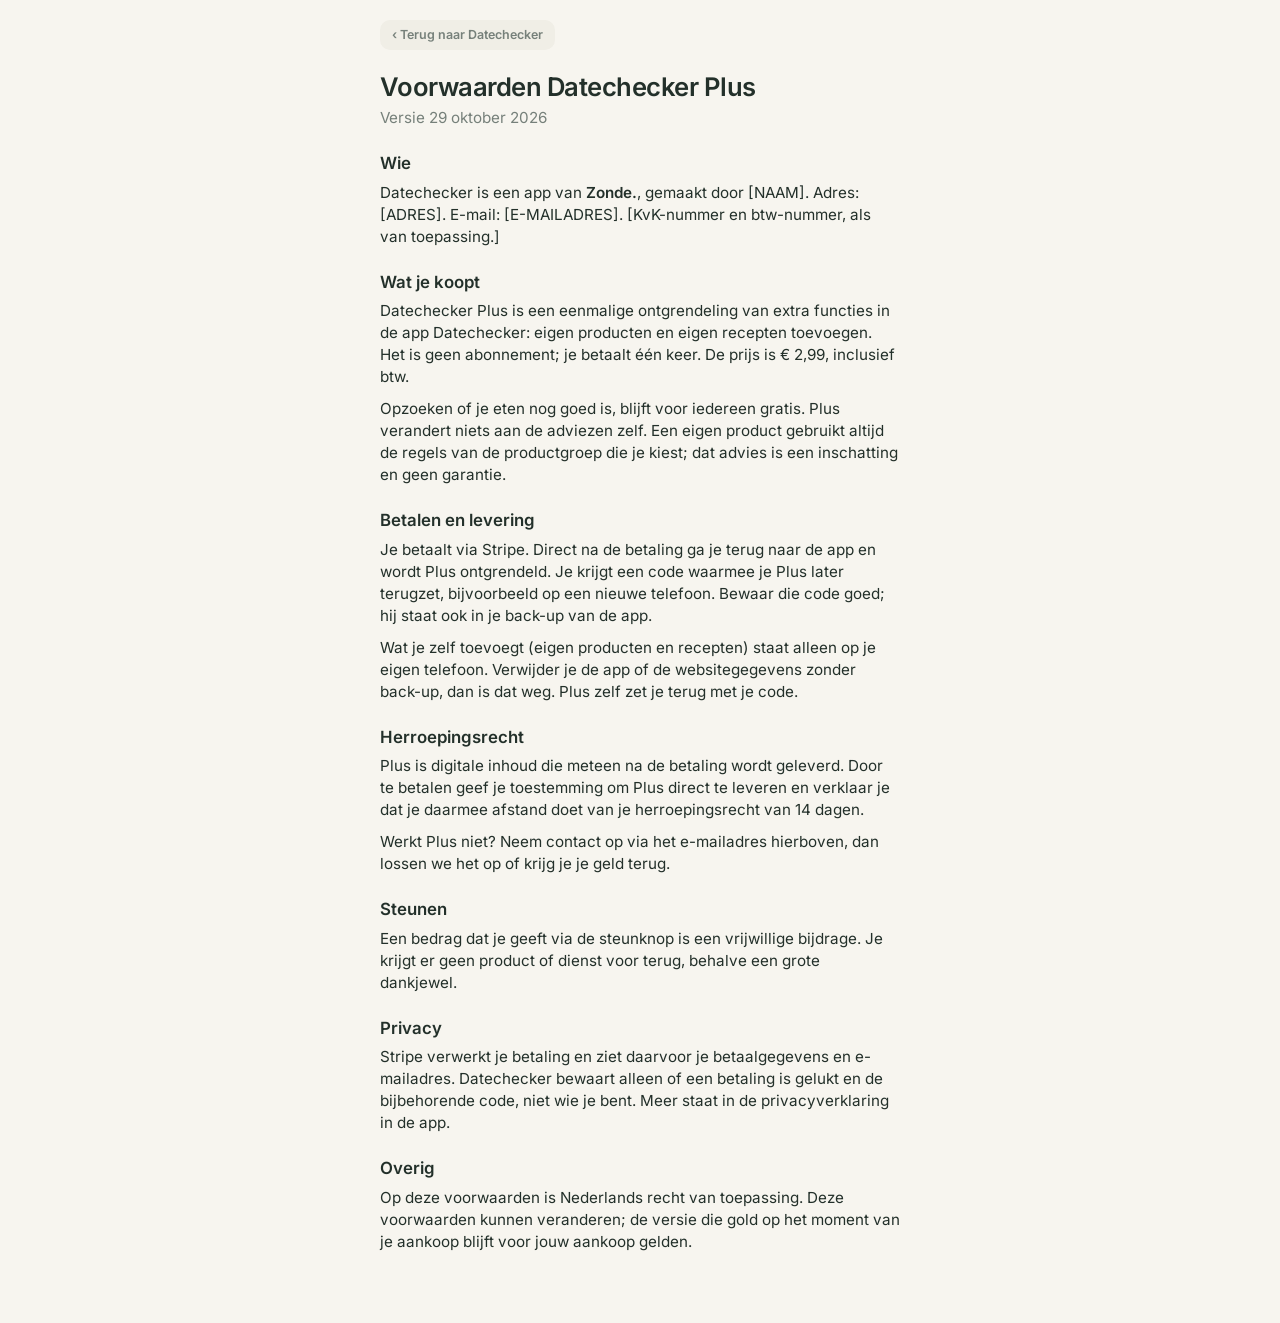
==== voorwaarden.html @ 13976bba "Datechecker Plus (eigen producten en recepten) en steunknop via Stripe; controle bij de teller (/plu" ====
<!doctype html>
<html lang="nl">
<head>
<meta charset="utf-8">
<meta name="viewport" content="width=device-width, initial-scale=1, viewport-fit=cover">
<meta name="theme-color" content="#f7f5ef">
<title>Voorwaarden · Datechecker Plus</title>
<link rel="icon" href="icons/icon-192.png">
<link rel="stylesheet" href="css/fonts.css">
<link rel="stylesheet" href="css/app.css">
</head>
<body class="los-document">
<main class="voorwaarden">
  <a class="pill-link" href="./">‹ Terug naar Datechecker</a>
  <h1 class="sheet-title">Voorwaarden Datechecker Plus</h1>
  <p class="muted small">Versie 29 oktober 2026</p>

  <h2>Wie</h2>
  <!-- IN TE VULLEN door de maker: volledige naam, (zakelijk) adres en e-mailadres zijn wettelijk verplicht bij verkoop op afstand. -->
  <p>Datechecker is een app van <b>Zonde.</b>, gemaakt door [NAAM]. Adres: [ADRES]. E-mail: [E-MAILADRES]. [KvK-nummer en btw-nummer, als van toepassing.]</p>

  <h2>Wat je koopt</h2>
  <p>Datechecker Plus is een eenmalige ontgrendeling van extra functies in de app Datechecker: eigen producten en eigen recepten toevoegen. Het is geen abonnement; je betaalt één keer. De prijs is € 2,99, inclusief btw.</p>
  <p>Opzoeken of je eten nog goed is, blijft voor iedereen gratis. Plus verandert niets aan de adviezen zelf. Een eigen product gebruikt altijd de regels van de productgroep die je kiest; dat advies is een inschatting en geen garantie.</p>

  <h2>Betalen en levering</h2>
  <p>Je betaalt via Stripe. Direct na de betaling ga je terug naar de app en wordt Plus ontgrendeld. Je krijgt een code waarmee je Plus later terugzet, bijvoorbeeld op een nieuwe telefoon. Bewaar die code goed; hij staat ook in je back-up van de app.</p>
  <p>Wat je zelf toevoegt (eigen producten en recepten) staat alleen op je eigen telefoon. Verwijder je de app of de websitegegevens zonder back-up, dan is dat weg. Plus zelf zet je terug met je code.</p>

  <h2>Herroepingsrecht</h2>
  <p>Plus is digitale inhoud die meteen na de betaling wordt geleverd. Door te betalen geef je toestemming om Plus direct te leveren en verklaar je dat je daarmee afstand doet van je herroepingsrecht van 14 dagen.</p>
  <p>Werkt Plus niet? Neem contact op via het e-mailadres hierboven, dan lossen we het op of krijg je je geld terug.</p>

  <h2>Steunen</h2>
  <p>Een bedrag dat je geeft via de steunknop is een vrijwillige bijdrage. Je krijgt er geen product of dienst voor terug, behalve een grote dankjewel.</p>

  <h2>Privacy</h2>
  <p>Stripe verwerkt je betaling en ziet daarvoor je betaalgegevens en e-mailadres. Datechecker bewaart alleen of een betaling is gelukt en de bijbehorende code, niet wie je bent. Meer staat in de privacyverklaring in de app.</p>

  <h2>Overig</h2>
  <p>Op deze voorwaarden is Nederlands recht van toepassing. Deze voorwaarden kunnen veranderen; de versie die gold op het moment van je aankoop blijft voor jouw aankoop gelden.</p>
</main>
</body>
</html>
---- css/fonts.css ----
/* Lettertypes in de app zelf (SIL Open Font License), zodat de app offline werkt en Google niet meekijkt. Alleen de latin-tekens. */
@font-face {
  font-family: 'DM Serif Display';
  font-style: normal;
  font-weight: 400;
  font-display: swap;
  src: url(../fonts/DMSerifDisplay.woff2) format('woff2');
}
@font-face {
  font-family: 'Inter';
  font-style: normal;
  font-weight: 400 600;
  font-display: swap;
  src: url(../fonts/Inter.woff2) format('woff2');
}
---- css/app.css ----
/* Datechecker, een app van Zonde.
   Vrolijk en zacht: pastelkaarten, platte iconen, ronde vormen en een groene onderbalk.
   Knipoog naar de serie: het geruite tafelkleed (achter het icoon op de productpagina) en de supermarktstickers. */
:root {
  --bg: #f7f5ef;
  --card: #ffffff;
  --ink: #23302a;
  --muted: #76807a;
  --line: #e9e6dc;
  --soft: #f0eee6;
  --green: #7cb87e;
  --green-dark: #4a7f4d;
  --green-soft: #e3f1df;
  --tomato: #d9503f;
  --tomato-soft: #fde0da;
  --mustard: #e9ad35;
  --mustard-soft: #fdf0cc;
  --danger: #b8432f;
  --round: ui-rounded, "SF Pro Rounded", "Nunito", Inter, system-ui, -apple-system, "Segoe UI", sans-serif;
  --sans: Inter, system-ui, -apple-system, "Segoe UI", Roboto, sans-serif;
  --radius: 22px;
  --shadow: 0 6px 20px rgba(35, 48, 42, .07);
  --tabbar-h: 64px;
  --safe-b: env(safe-area-inset-bottom, 0px);
}

* { box-sizing: border-box; -webkit-tap-highlight-color: transparent; }
html { background: var(--bg); }
body {
  margin: 0 auto;
  max-width: 560px;
  min-height: 100vh;
  font-family: var(--round);
  font-size: 15px;
  line-height: 1.45;
  background: var(--bg);
  color: var(--ink);
  padding-bottom: calc(var(--tabbar-h) + var(--safe-b) + 40px);
}
button { font: inherit; color: inherit; }
h1, h2, h3 { margin: 0; font-weight: 700; }
h2 { font-size: 1.15rem; }
.hidden { display: none !important; }
.muted { color: var(--muted); }
.small { font-size: .85rem; }
.row { display: flex; gap: 8px; }
.row > .btn { flex: 1; }

/* ---------- Kop ---------- */
.topbar {
  position: relative;
  background: var(--bg);
  padding: calc(env(safe-area-inset-top, 0px) + 12px) 20px 12px;
}
.brand-row { display: flex; align-items: center; gap: 8px; }
.brand-icon { width: 26px; height: 26px; border-radius: 8px; }
.brand { font-weight: 800; font-size: .95rem; letter-spacing: -.01em; }
.zonde { margin-left: auto; font-size: .72rem; color: var(--muted); }
.topbar h1 { font-size: 1.85rem; line-height: 1.12; letter-spacing: -.02em; margin-top: 14px; font-weight: 800; }
.topbar h1 em { font-style: normal; color: var(--tomato); }
main { padding: 0 20px; }

/* ---------- Onderbalk: zwevende groene pil ---------- */
.tabbar {
  position: fixed; z-index: 20;
  left: 16px; right: 16px; bottom: calc(var(--safe-b) + 12px);
  max-width: 528px; margin: 0 auto;
  height: var(--tabbar-h); padding: 8px;
  display: flex; gap: 6px; align-items: center;
  background: var(--green); border-radius: 26px;
  box-shadow: 0 10px 28px rgba(74, 127, 77, .35);
}
.tabbar button {
  flex: 1; height: 100%; border: 0; border-radius: 19px; background: none; cursor: pointer;
  display: flex; align-items: center; justify-content: center; gap: 8px;
  color: #fff; font-weight: 700; font-size: .85rem;
  transition: background-color .2s, color .2s, flex-grow .25s;
}
.tabbar svg { width: 22px; height: 22px; flex: none; }
.tabbar button span { display: none; white-space: nowrap; }
.tabbar button.on { flex: 1.8; background: #fff; color: var(--green-dark); }
.tabbar button.on span { display: inline; }

.warning {
  margin: 0 20px 12px; padding: 10px 12px; border-radius: 14px;
  background: var(--mustard-soft); color: #6b4310; font-size: .9rem;
}

/* ---------- Knoppen en chips ---------- */
.btn {
  display: block; width: 100%;
  min-height: 50px; padding: 12px 18px;
  border: 0; border-radius: 18px;
  background: var(--soft); cursor: pointer; font-weight: 700;
}
.btn.primary { background: var(--green-dark); color: #fff; }
.btn.danger { color: var(--danger); }
.btn.ghost { background: transparent; color: var(--muted); }
.btn.small { width: auto; min-height: 36px; padding: 6px 14px; font-size: .85rem; }
.btn:disabled { opacity: .35; cursor: default; }
.link { border: 0; background: none; padding: 6px 0; cursor: pointer; font-size: .85rem; text-decoration: underline; text-underline-offset: 3px; }

.chips { display: flex; flex-wrap: wrap; gap: 8px; }
.chip {
  flex: none;
  min-height: 40px; padding: 8px 16px;
  border: 0; border-radius: 14px;
  background: var(--soft); cursor: pointer; font-size: .9rem; font-weight: 600; white-space: nowrap;
}
.chip.on { background: var(--green-dark); color: #fff; }
.chip.warn.on { background: var(--tomato); color: #fff; }

.label { font-size: .8rem; font-weight: 700; color: var(--muted); margin: 22px 0 10px; }
.label .muted { font-weight: 500; }

.btn, .chip, .product-card, .cat-tile, .recent-card, .info-banner { transition: transform .12s ease, background-color .15s, color .15s; }
.btn:active, .chip:active, .product-card:active, .cat-tile:active, .recent-card:active, .info-banner:active { transform: scale(.97); }

.empty { text-align: center; padding: 30px 10px; }
.empty h2 { margin-bottom: 6px; }
.empty p { margin: 0 0 20px; }
.empty-icon { width: 84px; height: 84px; }

/* ---------- Supermarktsticker ---------- */
.sticker {
  display: inline-flex; align-items: center;
  padding: 3px 9px; border-radius: 8px;
  font-family: var(--sans); font-size: .68rem; font-weight: 700; letter-spacing: .1em;
  color: #fff; background: var(--ink);
  box-shadow: 0 2px 6px rgba(35, 48, 42, .15);
  transform: rotate(-3deg);
}
.sticker.tht { background: var(--mustard); color: #3a2a08; }
.sticker.tgt { background: var(--tomato); }
.sticker.kies { background: linear-gradient(90deg, var(--mustard) 50%, var(--tomato) 50%); color: #fff; text-shadow: 0 1px 1px rgba(0,0,0,.25); }
.sticker.zelf { background: var(--green-dark); }
.sticker.los { background: #5f9a49; color: #fff; }

/* ---------- Zoeken ---------- */
.search-wrap {
  display: flex; align-items: center; gap: 10px;
  padding: 0 16px; min-height: 54px; margin-top: 4px;
  background: var(--card); border-radius: 18px; box-shadow: var(--shadow);
  color: var(--muted);
}
.search-wrap svg { width: 20px; height: 20px; flex: none; }
.search {
  flex: 1; min-width: 0; height: 54px; border: 0; outline: 0; background: none;
  font: inherit; font-size: 16px; color: var(--ink); /* 16px: geen inzoomen op iPhone */
}
.search::placeholder { color: var(--muted); }
input[type=search]::-webkit-search-decoration { -webkit-appearance: none; }
#search-results { margin-top: 18px; }

.section-head { display: flex; align-items: center; justify-content: space-between; margin: 26px 0 12px; }
.section-head h2 { font-size: 1.1rem; }
.pill-link { border: 0; border-radius: 10px; padding: 6px 12px; background: var(--soft); font-size: .78rem; font-weight: 700; color: var(--muted); cursor: pointer; }

/* Banner bovenaan */
.info-banner {
  display: flex; align-items: center; justify-content: space-between; gap: 12px;
  width: 100%; padding: 18px; border: 0; border-radius: var(--radius); cursor: pointer; text-align: left;
  background: linear-gradient(135deg, #dcefd6, #c6e3c0);
  position: relative; overflow: hidden;
}
.info-text { display: flex; flex-direction: column; gap: 2px; }
.info-text b { font-size: 1.35rem; font-weight: 800; letter-spacing: -.01em; }
.info-text span { font-size: .88rem; color: #3f5a42; }
.info-text .info-link { margin-top: 10px; align-self: flex-start; padding: 6px 12px; border-radius: 10px; background: var(--green-dark); color: #fff; font-weight: 700; font-size: .8rem; }
.info-stickers { display: flex; flex-direction: column; gap: 10px; align-items: center; padding-right: 6px; }
.info-stickers .sticker { font-size: .95rem; padding: 6px 12px; }
.info-stickers .sticker.tgt { transform: rotate(6deg); }

/* Categorie-tegels */
.cat-row { display: flex; gap: 10px; overflow-x: auto; margin: 0 -20px; padding: 0 20px 4px; scrollbar-width: none; }
.cat-row::-webkit-scrollbar { display: none; }
.cat-row .cat-tile { flex: none; width: 78px; }
.cat-tile {
  display: flex; flex-direction: column; align-items: center; gap: 6px;
  border: 0; background: none; padding: 0; cursor: pointer; font-size: .8rem; font-weight: 600; color: var(--muted);
}
.cat-icon {
  width: 100%; aspect-ratio: 1; border-radius: 20px; background: var(--kleur);
  display: flex; align-items: center; justify-content: center;
  outline: 2.5px solid transparent; outline-offset: -2.5px; transition: outline-color .15s;
}
.cat-icon svg { width: 76%; height: 76%; }
.cat-tile.on { color: var(--ink); }
.cat-tile.on .cat-icon { outline-color: var(--green-dark); }

/* Onlangs opgezocht: horizontaal scrollen */
.recent-row { display: flex; gap: 10px; overflow-x: auto; margin: 0 -20px; padding: 2px 20px 6px; scrollbar-width: none; }
.recent-row::-webkit-scrollbar { display: none; }
.recent-card {
  flex: none; display: flex; align-items: center; gap: 8px;
  padding: 8px 14px 8px 8px; border: 0; border-radius: 16px; cursor: pointer;
  background: var(--card); box-shadow: var(--shadow); font-weight: 700; font-size: .9rem;
}
.recent-card svg { width: 36px; height: 36px; padding: 4px; border-radius: 11px; background: var(--kleur); }

/* Productkaarten: twee kolommen */
.product-grid { display: grid; grid-template-columns: 1fr 1fr; gap: 12px; align-items: start; }
.grid-col { display: flex; flex-direction: column; gap: 12px; }
.grid-col:nth-child(2) { margin-top: 44px; }
/* Net niet even hoog, voor het speelse om-en-om-effect */
.grid-col:nth-child(1) .product-card:nth-child(even), .grid-col:nth-child(2) .product-card:nth-child(odd) { min-height: 188px; }
.product-card {
  position: relative; display: flex; flex-direction: column; align-items: flex-start;
  min-height: 168px; padding: 14px; border: 0; border-radius: var(--radius); cursor: pointer; text-align: left;
  background: var(--kleur);
}
.card-icon { width: 92px; height: 92px; margin: 0 0 auto -6px; }
.product-card .sticker { position: absolute; top: 14px; right: 12px; }
.product-name { font-size: 1.1rem; font-weight: 800; line-height: 1.15; margin-top: 12px; }
.product-sub { font-size: .8rem; color: var(--muted); line-height: 1.25; margin-top: 2px; }

/* ---------- Productpagina ---------- */
dialog.product-view {
  position: fixed; inset: 0; width: 100%; max-width: 560px; height: 100vh; height: 100dvh; max-height: none;
  margin: 0 auto; padding: 0; border: 0; background: var(--bg); color: var(--ink);
  overflow-y: auto; -webkit-overflow-scrolling: touch;
}
dialog.product-view[open] { animation: slideIn .28s cubic-bezier(.2,.7,.2,1); }
dialog.product-view::backdrop { background: var(--bg); }
@keyframes slideIn { from { transform: translateX(30px); opacity: 0; } }
.hero {
  position: relative; height: 290px;
  display: flex; align-items: center; justify-content: center;
  background-color: var(--kleur);
  padding-top: env(safe-area-inset-top, 0px);
}
/* Heel licht geruit tafelkleed over de kleur */
.gingham-soft {
  background-image:
    linear-gradient(90deg, rgba(255,255,255,.35) 50%, transparent 50%),
    linear-gradient(rgba(255,255,255,.35) 50%, transparent 50%);
  background-size: 36px 36px;
}
.back {
  position: absolute; left: 16px; top: calc(env(safe-area-inset-top, 0px) + 14px);
  width: 44px; height: 44px; border: 0; border-radius: 14px; cursor: pointer;
  display: flex; align-items: center; justify-content: center;
  background: rgba(255,255,255,.75); color: var(--ink);
}
.hero-icon { width: 170px; height: 170px; margin-top: 10px; filter: drop-shadow(0 10px 14px rgba(35,48,42,.12)); }
.panel {
  position: relative; margin-top: -30px; min-height: calc(100dvh - 260px);
  padding: 26px 20px calc(36px + var(--safe-b));
  background: var(--card); border-radius: 30px 30px 0 0;
}
.kicker { font-size: .8rem; font-weight: 700; color: var(--muted); }
.product-title { font-size: 1.9rem; line-height: 1.1; letter-spacing: -.02em; margin: 2px 0 14px; font-weight: 800; }
.date-type { display: flex; align-items: flex-start; gap: 12px; padding: 12px 14px; border-radius: 16px; background: var(--soft); }
.date-type .sticker { flex: none; margin-top: 2px; }
.date-type p { margin: 0; font-size: .88rem; }
.product .chip { white-space: normal; text-align: left; max-width: 100%; }
.product h3 { margin: 26px 0 8px; font-size: 1rem; }
.product > p:not(.label) { margin: 0; }

/* Datum invullen */
.date-row { display: flex; gap: 8px; align-items: stretch; }
.date-input {
  flex: 1; min-width: 0; min-height: 50px; padding: 10px 14px;
  border: 2px solid var(--line); border-radius: 16px;
  background: var(--card); color: var(--ink); font: inherit; font-size: 16px; font-weight: 600;
  -webkit-appearance: none; appearance: none; text-align: left;
}
.date-input:focus { border-color: var(--green); outline: 0; }
.date-input::-webkit-date-and-time-value { text-align: left; }
.date-row .chip { min-height: 50px; }
.date-feedback { margin: 8px 2px 0 !important; min-height: 1.2em; font-weight: 700; font-size: .92rem; }

/* De drie uitkomsten */
.verdict {
  display: flex; align-items: center; gap: 14px;
  margin-top: 22px; padding: 16px; border-radius: var(--radius);
  animation: pop .35s cubic-bezier(.2,.9,.3,1.3) both;
}
.verdict-icon { flex: none; width: 58px; height: 58px; }
.verdict strong { display: block; font-size: 1.45rem; line-height: 1.1; font-weight: 800; letter-spacing: -.01em; }
.verdict p { margin: 4px 0 0; font-size: .9rem; }
.verdict.match { background: var(--green-soft); }
.verdict.twijfel { background: var(--mustard-soft); }
.verdict.ghost { background: var(--tomato-soft); }
.verdict.leeg { background: none; border: 2px dashed var(--line); color: var(--muted); animation: none; }
.verdict.leeg p { margin: 0; }
@keyframes pop { from { opacity: 0; transform: scale(.94); } }
.rule { margin: 8px 4px 0 !important; font-size: .88rem; color: var(--muted); }

/* Inklapbare blokken */
.fold { border-radius: 18px; background: var(--soft); margin-top: 10px; }
.fold:first-of-type { margin-top: 24px; }
.fold summary {
  list-style: none; cursor: pointer; padding: 15px 16px; font-weight: 700;
  display: flex; justify-content: space-between; align-items: center;
}
.fold summary::-webkit-details-marker { display: none; }
.fold summary::after {
  content: "+"; width: 26px; height: 26px; border-radius: 9px; background: var(--card);
  display: flex; align-items: center; justify-content: center; font-size: 1.1rem; color: var(--muted);
}
.fold[open] summary::after { content: "–"; }
.fold > :not(summary) { margin: 0 16px 16px; }
.checks, .ideas { padding-left: 20px; display: grid; gap: 8px; font-size: .93rem; }
.ideas li::marker { color: var(--green); }
.checks li::marker { color: var(--mustard); }

.disclaimer { margin-top: 24px !important; padding: 12px 14px; border-radius: 16px; background: var(--mustard-soft); font-size: .84rem; }
.source { margin-top: 12px !important; font-size: .76rem; color: var(--muted); }
.source a { color: inherit; }

/* ---------- Sheets (schuiven van onderen omhoog) ---------- */
dialog.sheet {
  position: fixed; inset: auto 0 0 0;
  width: 100%; max-width: 560px; max-height: 92vh; max-height: 92dvh;
  margin: 0 auto; padding: 0; border: 0;
  border-radius: 28px 28px 0 0;
  background: var(--card); color: var(--ink);
  display: none; flex-direction: column;
}
dialog.sheet:focus { outline: none; }
dialog.sheet[open] { display: flex; animation: up .22s ease-out; }
dialog.sheet::backdrop { background: rgba(35, 48, 42, .4); }
@keyframes up { from { transform: translateY(40px); opacity: 0; } }
/* Greep: een brede strook bovenaan om aan te slepen; het streepje is alleen de zichtbare hint. */
.sheet-handle {
  flex: none; width: 100%; height: 30px; cursor: grab;
  touch-action: none; display: flex; align-items: center; justify-content: center;
}
.sheet-handle::before { content: ""; width: 44px; height: 5px; border-radius: 3px; background: var(--line); }
.sheet-handle:active::before { background: var(--muted); }
/* flex-basis "auto" (niet 0): Safari op de iPhone liet het scherm anders inklappen tot een strookje. */
.sheet-body { overflow-y: auto; padding: 6px 20px calc(24px + var(--safe-b)); flex: 1 1 auto; min-height: 0; -webkit-overflow-scrolling: touch; }
.sheet-title { font-size: 1.6rem; font-weight: 800; letter-spacing: -.02em; margin-bottom: 14px; }

/* Uitleg THT/TGT */
.info-card { position: relative; padding: 18px 16px 14px; border-radius: var(--radius); margin-bottom: 12px; }
.info-card.tht { background: var(--mustard-soft); }
.info-card.tgt { background: var(--tomato-soft); }
.info-card .sticker { position: absolute; top: 16px; right: 14px; }
.info-card h3 { font-size: 1.15rem; margin-bottom: 6px; padding-right: 60px; }
.info-card p { margin: 0 0 6px; font-size: .92rem; }

/* ---------- Welkom ---------- */
dialog.welcome {
  position: fixed; inset: 0; width: 100%; max-width: 560px; height: 100vh; height: 100dvh; max-height: none;
  margin: 0 auto; padding: calc(env(safe-area-inset-top, 0px) + 48px) 24px calc(var(--safe-b) + 28px);
  border: 0; background: var(--bg); color: var(--ink);
  display: none; flex-direction: column;
}
dialog.welcome[open] { display: flex; }
dialog.welcome::backdrop { background: var(--bg); }
.w-step { flex: 1; display: flex; flex-direction: column; gap: 14px; }
.w-step .brand { color: var(--muted); font-size: .8rem; }
.w-step .btn:first-of-type { margin-top: auto; }
.w-title { font-size: 2.3rem; line-height: 1.08; letter-spacing: -.02em; font-weight: 800; }
.w-step p { margin: 0; color: var(--muted); font-size: 1rem; }
.w-step p.w-callout { color: var(--ink); background: var(--soft); border-radius: 16px; padding: 12px 14px; font-size: .95rem; }
.w-dots { display: flex; justify-content: center; gap: 6px; margin-top: 18px; }
.w-dots span { width: 8px; height: 4px; border-radius: 2px; background: var(--line); }
.w-dots span.on { width: 20px; background: var(--green-dark); }
.w-privacy { align-self: center; margin-top: 2px; font-size: .9rem; color: var(--muted); }

/* Beginscherm-stap */
.hs-steps { margin: 0; padding-left: 22px; display: flex; flex-direction: column; gap: 10px; font-size: 1.02rem; }
.hs-steps li::marker { font-weight: 700; }
.share-icon {
  display: inline-block; width: 15px; height: 18px; vertical-align: -3px; margin-left: 2px;
  background: url("data:image/svg+xml,%3Csvg xmlns='http://www.w3.org/2000/svg' viewBox='0 0 15 18'%3E%3Cpath d='M7.5 1v11M3.5 5l4-4 4 4M2.5 8H1v9h13V8h-1.5' fill='none' stroke='%2323302a' stroke-width='1.4' stroke-linecap='round' stroke-linejoin='round'/%3E%3C/svg%3E") no-repeat center / contain;
}
#w-homescreen { display: flex; flex-direction: column; gap: 14px; }

/* ---------- Instellingen ---------- */
#tab-instellingen h2 { margin: 22px 0 6px; }
#tab-instellingen h2:first-child { margin-top: 4px; }
.settings-row {
  display: flex; justify-content: space-between; align-items: center; width: 100%;
  min-height: 52px; padding: 10px 16px; margin-top: 8px; cursor: pointer; text-align: left;
  background: var(--card); border: 0; border-radius: 16px; box-shadow: var(--shadow); font-weight: 600;
}

/* Privacy */
.privacy h3 { margin: 18px 0 6px; font-size: 1rem; }
.privacy p, .privacy li { font-size: .95rem; line-height: 1.45; }
.privacy ul { margin: 6px 0; padding-left: 20px; }

/* ---------- Meldingen ---------- */
.toast {
  position: fixed; left: 50%; z-index: 100;
  bottom: calc(var(--tabbar-h) + var(--safe-b) + 40px);
  transform: translate(-50%, 20px); opacity: 0; pointer-events: none;
  background: var(--ink); color: #fff;
  padding: 10px 18px; border-radius: 14px; font-size: .88rem; font-weight: 600;
  transition: opacity .2s, transform .2s; white-space: nowrap;
}
.toast.show { opacity: 1; transform: translate(-50%, 0); }

/* Nieuwe versie */
.update-banner {
  position: fixed; z-index: 50; inset: auto; left: 12px; right: 12px; top: calc(env(safe-area-inset-top, 0px) + 8px);
  width: auto; height: auto; max-width: 536px; margin: 0 auto; padding: 12px 16px; border: 0; border-radius: 16px;
  background: var(--green-dark); color: #fff; font: inherit; font-size: .92rem; text-align: left;
  box-shadow: 0 6px 20px rgba(0,0,0,.2); cursor: pointer;
}
.update-banner b { display: block; margin-top: 2px; text-decoration: underline; }

@media (prefers-reduced-motion: reduce) {
  *, *::before, *::after { animation: none !important; transition: none !important; }
}
.product-sub-title { margin: -10px 0 14px !important; font-size: 1rem; color: var(--muted); font-weight: 600; }

/* ---------- Dating tips ---------- */
.tab-intro { margin: 0 0 16px; color: var(--muted); font-size: .95rem; }
.tip-filter { margin: 18px -20px 14px; padding: 0 20px; }
.chips.scroll-x { flex-wrap: nowrap; overflow-x: auto; scrollbar-width: none; }
.chips.scroll-x::-webkit-scrollbar { display: none; }
.tip-list { display: grid; gap: 12px; }
.tip-card { padding: 16px 18px; border-radius: var(--radius); background: var(--kleur); }
.tip-card.featured { padding: 20px; box-shadow: var(--shadow); }
.tip-card.featured h3 { font-size: 1.35rem; }
.tip-head { display: flex; align-items: center; gap: 8px; margin-bottom: 8px; }
.tip-icon { width: 34px; height: 34px; padding: 3px; border-radius: 11px; background: rgba(255,255,255,.7); }
.tip-cat { font-size: .78rem; font-weight: 700; color: var(--muted); }
.tip-card h3 { font-size: 1.12rem; font-weight: 800; letter-spacing: -.01em; margin-bottom: 4px; }
.tip-card p { margin: 0; font-size: .93rem; }
.tip-source { display: inline-block; margin-top: 8px; font-size: .74rem; color: var(--muted); }

/* ---------- Tweede leven ---------- */
.tl-note { display: flex; gap: 12px; align-items: center; padding: 14px 16px; border-radius: var(--radius); background: var(--green-soft); }
.tl-note-icon { flex: none; width: 40px; height: 40px; }
.tl-note p { margin: 0; font-size: .88rem; }

.recipe-row { display: flex; gap: 12px; overflow-x: auto; margin: 0 -20px; padding: 2px 20px 8px; scrollbar-width: none; scroll-snap-type: x mandatory; scroll-padding: 0 20px; }
.recipe-row::-webkit-scrollbar { display: none; }
.recipe-card {
  position: relative; flex: none; width: 150px; min-height: 190px; scroll-snap-align: start;
  display: flex; flex-direction: column; align-items: flex-start; text-align: left;
  padding: 14px; border: 0; border-radius: var(--radius); background: var(--kleur); cursor: pointer;
}
.recipe-icon { width: 70px; height: 70px; margin: 2px 0 auto -4px; }
.recipe-time { position: absolute; top: 14px; right: 12px; padding: 3px 8px; border-radius: 8px; background: rgba(255,255,255,.75); font-size: .72rem; font-weight: 700; }
.recipe-title { font-size: 1.05rem; font-weight: 800; line-height: 1.15; margin-top: 10px; }
.recipe-saves { font-size: .76rem; color: var(--muted); margin-top: 2px; }
.recipe-card:active { transform: scale(.97); }

.idea-list { display: grid; gap: 12px; }
.idea-card { padding: 12px; border-radius: var(--radius); background: var(--card); box-shadow: var(--shadow); }
.idea-head {
  display: flex; align-items: center; gap: 12px; width: 100%; padding: 0; border: 0; background: none;
  text-align: left; cursor: pointer;
}
.idea-icon { flex: none; width: 52px; height: 52px; padding: 5px; border-radius: 16px; background: var(--kleur); }
.idea-head b { display: block; font-size: 1.05rem; }
.idea-head small { color: var(--muted); font-size: .78rem; }
.idea-card .ideas { margin: 10px 4px 0; }
.recipe-links { display: flex; flex-wrap: wrap; gap: 6px; margin-top: 10px; }
.recipe-link { background: var(--green-soft); color: var(--green-dark); }
.fold .recipe-links { margin: 0 16px 16px; }

/* Receptscherm */
.recipe-hero { height: 150px; margin: 0 0 14px; border-radius: var(--radius); background: var(--kleur); display: flex; align-items: center; justify-content: center; }
.recipe-hero-icon { width: 120px; height: 120px; }
.recipe .sheet-title { margin: 2px 0 8px; }
.recipe > p { margin: 0; }
.recipe h3 { margin: 22px 0 8px; font-size: 1rem; }
.steps { margin: 0; padding-left: 0; list-style: none; counter-reset: stap; display: grid; gap: 10px; }
.steps li { counter-increment: stap; display: flex; gap: 12px; align-items: flex-start; font-size: .93rem; }
.steps li::before {
  content: counter(stap); flex: none; width: 26px; height: 26px; border-radius: 9px;
  display: flex; align-items: center; justify-content: center;
  background: var(--green-dark); color: #fff; font-weight: 800; font-size: .8rem;
}
.saved-row { margin-top: 0; }
.w-mascot { width: 150px; height: 150px; border-radius: 34px; box-shadow: var(--shadow); margin-bottom: 6px; }

/* ---------- Gered-teller ---------- */
.counter-card {
  display: flex; align-items: center; gap: 14px; margin-bottom: 14px;
  padding: 18px; border-radius: var(--radius); background: var(--card); box-shadow: var(--shadow);
}
.counter-icon { flex: none; width: 56px; height: 56px; }
.counter-text { display: flex; flex-direction: column; }
.counter-kicker { font-size: .78rem; font-weight: 700; color: var(--muted); }
.counter-big { font-size: 2.1rem; line-height: 1.05; font-weight: 800; letter-spacing: -.02em; color: var(--green-dark); }
.counter-sub { font-size: .9rem; font-weight: 600; }
.counter-me { margin: 6px 0 0; font-size: .8rem; color: var(--muted); }

/* "Is die date doorgegaan?" op het beginscherm */
.followup { display: grid; grid-template-columns: auto 1fr; gap: 10px 12px; align-items: center; margin-bottom: 14px; padding: 14px; border-radius: var(--radius); background: var(--kleur); }
.followup-icon { width: 48px; height: 48px; padding: 4px; border-radius: 14px; background: rgba(255,255,255,.7); }
.followup-text b { display: block; font-size: 1.05rem; }
.followup-text span { font-size: .85rem; color: var(--muted); }
.followup-buttons { grid-column: 1 / -1; display: flex; flex-wrap: wrap; gap: 6px; }
.followup-buttons .chip { background: rgba(255,255,255,.8); }
.followup-buttons .chip.on { background: var(--green-dark); color: #fff; }

/* Op de productpagina */
.eat-box { margin-top: 14px; padding: 14px; border-radius: 18px; border: 2px dashed var(--green); }
.eat-box p { margin: 0 0 10px; font-size: .9rem; }
.eat-box .btn { min-height: 46px; }
.eat-box.done { display: flex; align-items: center; gap: 12px; border-style: solid; background: var(--green-soft); }
.eat-box.done p { margin: 0; }
.eat-icon { flex: none; width: 40px; height: 40px; }

/* ---------- Datechecker Plus en steunen ---------- */
.plus-badge {
  display: inline-flex; align-items: center; padding: 2px 8px; border-radius: 8px;
  background: var(--ink); color: #fff; font-size: .68rem; font-weight: 800; letter-spacing: .06em; text-transform: uppercase;
}
.add-product {
  display: flex; align-items: center; gap: 12px; width: 100%; margin-top: 20px; padding: 14px 16px;
  border: 2px dashed var(--line); border-radius: var(--radius); background: var(--card); cursor: pointer; text-align: left;
}
.add-product > span:nth-child(2) { flex: 1; }
.add-product b { display: block; font-size: 1rem; }
.add-product small { color: var(--muted); font-size: .8rem; }
.add-plus {
  flex: none; width: 40px; height: 40px; border-radius: 14px; display: flex; align-items: center; justify-content: center;
  background: var(--green-soft); color: var(--green-dark); font-size: 1.6rem; font-weight: 700;
}
.recipe-card.add-card { background: var(--card); border: 2px dashed var(--line); }
.recipe-card.add-card .add-plus { margin: 4px 0 auto; }
.recipe-card.add-card .plus-badge { position: absolute; top: 14px; right: 12px; }
.eigen-badge {
  position: absolute; top: 44px; right: 12px; padding: 2px 8px; border-radius: 8px;
  background: rgba(255,255,255,.8); font-size: .68rem; font-weight: 800; color: var(--green-dark);
}
.eigen-banner { margin-top: 12px; padding: 12px 14px; border-radius: 16px; background: var(--green-soft); font-size: .88rem; }
.eigen-banner p { margin: 0 0 8px; }
.eigen-notitie { font-style: italic; }
.eigen-acties { margin-top: 18px; }
.btn.small.danger { border: 0; background: var(--tomato-soft); }

.plus-hero { height: 120px; margin-bottom: 12px; border-radius: var(--radius); background: var(--green-soft); display: flex; align-items: center; justify-content: center; }
.plus-hero-icon { width: 96px; height: 96px; }
.plus-lijst { margin: 6px 0 18px; padding-left: 20px; display: grid; gap: 8px; font-size: .93rem; }
.plus-lijst li::marker { color: var(--green); }
.plus a.btn { text-align: center; text-decoration: none; }
.plus-legal { margin: 8px 2px 0; }
.plus-legal a { color: inherit; }
.plus-code { display: flex; justify-content: space-between; align-items: center; margin: 14px 0 6px; padding: 14px 16px; border-radius: 16px; background: var(--soft); }
.plus-code b { font-size: 1.35rem; letter-spacing: .14em; font-family: var(--sans); }
.plus-code-form { display: flex; gap: 8px; margin: 0 16px 16px; }
.plus-code-form input { flex: 1; min-width: 0; }
.plus > p { margin: 0 0 10px; }

/* Formulieren voor eigen product en recept */
.eigen input[type=text], .eigen textarea, .eigen .select, .plus-code-form input {
  width: 100%; min-height: 48px; padding: 10px 14px; border: 2px solid var(--line); border-radius: 14px;
  background: var(--card); color: var(--ink); font: inherit; font-size: 16px;
}
.eigen textarea { resize: vertical; min-height: 90px; }
.eigen input:focus, .eigen textarea:focus, .eigen .select:focus { border-color: var(--green); outline: 0; }
.eigen .btn.primary { margin-top: 22px; }
.eigen .muted.small { margin: 6px 2px 0; }
.eigen .chips { gap: 6px; }

.steun-link { display: block; margin-top: 10px; text-align: center; font-size: .85rem; color: var(--muted); }
a.settings-row { color: inherit; text-decoration: none; }

/* Losse pagina (voorwaarden) */
body.los-document { padding-bottom: 40px; }
.voorwaarden { padding: calc(env(safe-area-inset-top, 0px) + 20px) 20px 20px; }
.voorwaarden .sheet-title { margin: 18px 0 2px; }
.voorwaarden h2 { margin: 22px 0 6px; font-size: 1.05rem; }
.voorwaarden p { margin: 0 0 10px; font-size: .95rem; }
.voorwaarden .pill-link { text-decoration: none; display: inline-block; }
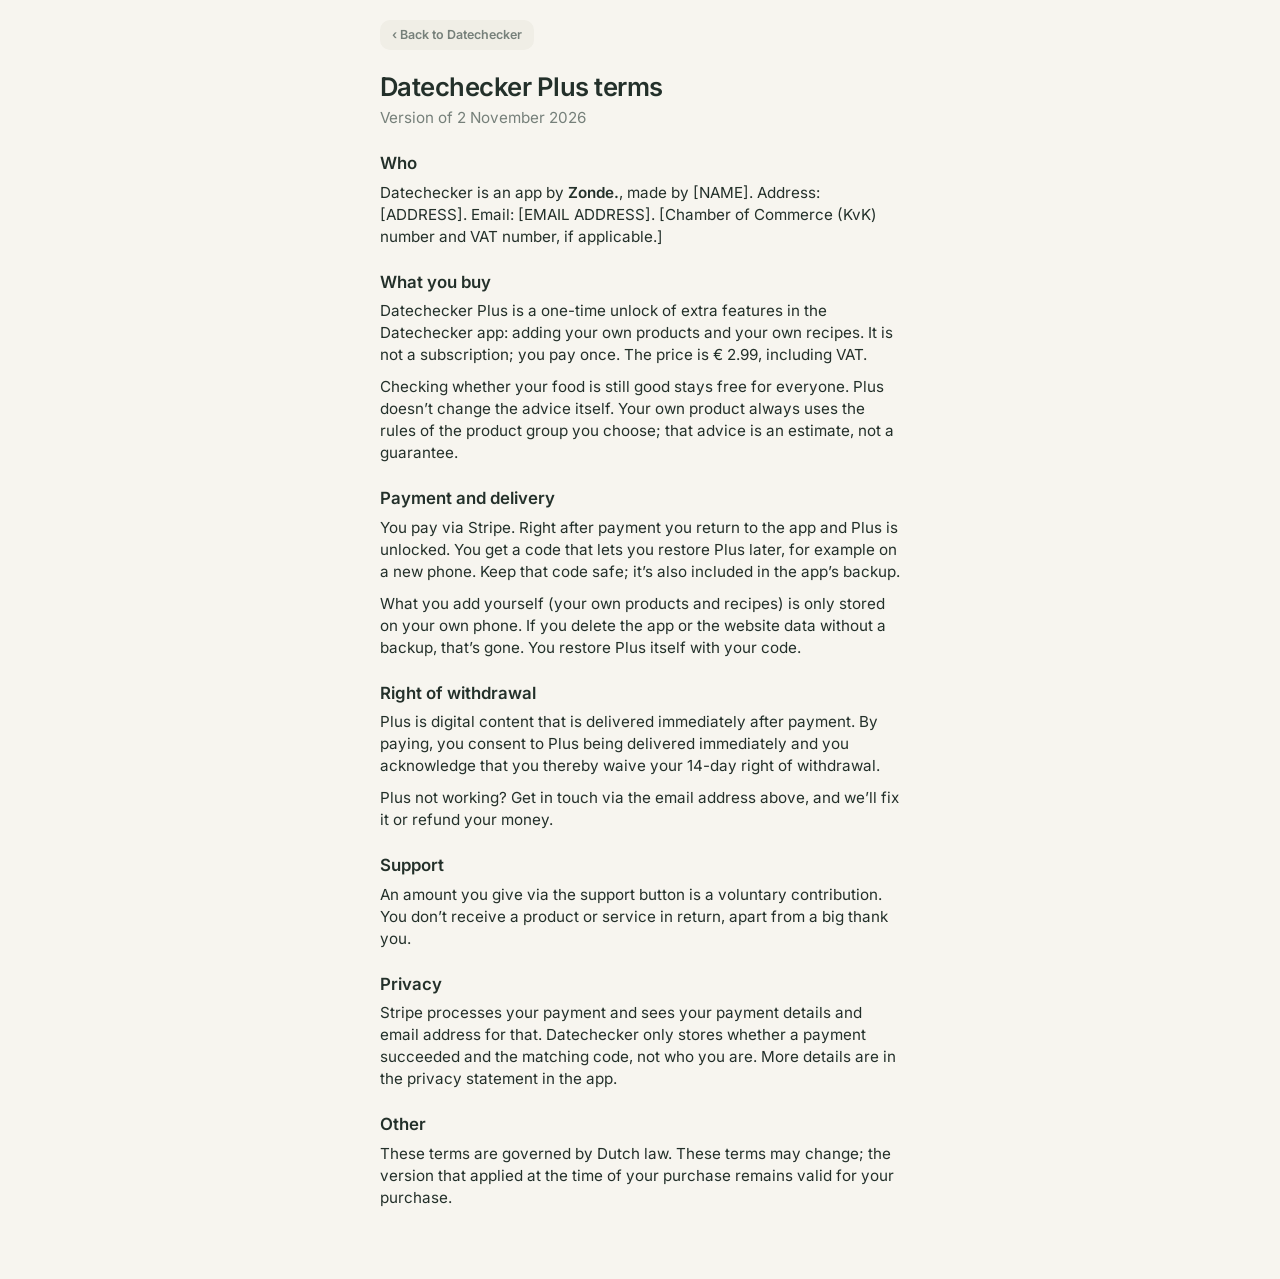
==== commit f3157faf: "App volledig in het Engels: alle teksten, producten, tips, recepten, privacy en voorwaarden (Nederla" ====
--- a/voorwaarden.html
+++ b/voorwaarden.html
@@ -1,44 +1,44 @@
 <!doctype html>
-<html lang="nl">
+<html lang="en">
 <head>
 <meta charset="utf-8">
 <meta name="viewport" content="width=device-width, initial-scale=1, viewport-fit=cover">
 <meta name="theme-color" content="#f7f5ef">
-<title>Voorwaarden · Datechecker Plus</title>
+<title>Terms · Datechecker Plus</title>
 <link rel="icon" href="icons/icon-192.png">
 <link rel="stylesheet" href="css/fonts.css">
 <link rel="stylesheet" href="css/app.css">
 </head>
 <body class="los-document">
 <main class="voorwaarden">
-  <a class="pill-link" href="./">‹ Terug naar Datechecker</a>
-  <h1 class="sheet-title">Voorwaarden Datechecker Plus</h1>
-  <p class="muted small">Versie 29 oktober 2026</p>
+  <a class="pill-link" href="./">‹ Back to Datechecker</a>
+  <h1 class="sheet-title">Datechecker Plus terms</h1>
+  <p class="muted small">Version of 2 November 2026</p>
 
-  <h2>Wie</h2>
+  <h2>Who</h2>
   <!-- IN TE VULLEN door de maker: volledige naam, (zakelijk) adres en e-mailadres zijn wettelijk verplicht bij verkoop op afstand. -->
-  <p>Datechecker is een app van <b>Zonde.</b>, gemaakt door [NAAM]. Adres: [ADRES]. E-mail: [E-MAILADRES]. [KvK-nummer en btw-nummer, als van toepassing.]</p>
+  <p>Datechecker is an app by <b>Zonde.</b>, made by [NAME]. Address: [ADDRESS]. Email: [EMAIL ADDRESS]. [Chamber of Commerce (KvK) number and VAT number, if applicable.]</p>
 
-  <h2>Wat je koopt</h2>
-  <p>Datechecker Plus is een eenmalige ontgrendeling van extra functies in de app Datechecker: eigen producten en eigen recepten toevoegen. Het is geen abonnement; je betaalt één keer. De prijs is € 2,99, inclusief btw.</p>
-  <p>Opzoeken of je eten nog goed is, blijft voor iedereen gratis. Plus verandert niets aan de adviezen zelf. Een eigen product gebruikt altijd de regels van de productgroep die je kiest; dat advies is een inschatting en geen garantie.</p>
+  <h2>What you buy</h2>
+  <p>Datechecker Plus is a one-time unlock of extra features in the Datechecker app: adding your own products and your own recipes. It is not a subscription; you pay once. The price is € 2.99, including VAT.</p>
+  <p>Checking whether your food is still good stays free for everyone. Plus doesn’t change the advice itself. Your own product always uses the rules of the product group you choose; that advice is an estimate, not a guarantee.</p>
 
-  <h2>Betalen en levering</h2>
-  <p>Je betaalt via Stripe. Direct na de betaling ga je terug naar de app en wordt Plus ontgrendeld. Je krijgt een code waarmee je Plus later terugzet, bijvoorbeeld op een nieuwe telefoon. Bewaar die code goed; hij staat ook in je back-up van de app.</p>
-  <p>Wat je zelf toevoegt (eigen producten en recepten) staat alleen op je eigen telefoon. Verwijder je de app of de websitegegevens zonder back-up, dan is dat weg. Plus zelf zet je terug met je code.</p>
+  <h2>Payment and delivery</h2>
+  <p>You pay via Stripe. Right after payment you return to the app and Plus is unlocked. You get a code that lets you restore Plus later, for example on a new phone. Keep that code safe; it’s also included in the app’s backup.</p>
+  <p>What you add yourself (your own products and recipes) is only stored on your own phone. If you delete the app or the website data without a backup, that’s gone. You restore Plus itself with your code.</p>
 
-  <h2>Herroepingsrecht</h2>
-  <p>Plus is digitale inhoud die meteen na de betaling wordt geleverd. Door te betalen geef je toestemming om Plus direct te leveren en verklaar je dat je daarmee afstand doet van je herroepingsrecht van 14 dagen.</p>
-  <p>Werkt Plus niet? Neem contact op via het e-mailadres hierboven, dan lossen we het op of krijg je je geld terug.</p>
+  <h2>Right of withdrawal</h2>
+  <p>Plus is digital content that is delivered immediately after payment. By paying, you consent to Plus being delivered immediately and you acknowledge that you thereby waive your 14-day right of withdrawal.</p>
+  <p>Plus not working? Get in touch via the email address above, and we’ll fix it or refund your money.</p>
 
-  <h2>Steunen</h2>
-  <p>Een bedrag dat je geeft via de steunknop is een vrijwillige bijdrage. Je krijgt er geen product of dienst voor terug, behalve een grote dankjewel.</p>
+  <h2>Support</h2>
+  <p>An amount you give via the support button is a voluntary contribution. You don’t receive a product or service in return, apart from a big thank you.</p>
 
   <h2>Privacy</h2>
-  <p>Stripe verwerkt je betaling en ziet daarvoor je betaalgegevens en e-mailadres. Datechecker bewaart alleen of een betaling is gelukt en de bijbehorende code, niet wie je bent. Meer staat in de privacyverklaring in de app.</p>
+  <p>Stripe processes your payment and sees your payment details and email address for that. Datechecker only stores whether a payment succeeded and the matching code, not who you are. More details are in the privacy statement in the app.</p>
 
-  <h2>Overig</h2>
-  <p>Op deze voorwaarden is Nederlands recht van toepassing. Deze voorwaarden kunnen veranderen; de versie die gold op het moment van je aankoop blijft voor jouw aankoop gelden.</p>
+  <h2>Other</h2>
+  <p>These terms are governed by Dutch law. These terms may change; the version that applied at the time of your purchase remains valid for your purchase.</p>
 </main>
 </body>
 </html>
